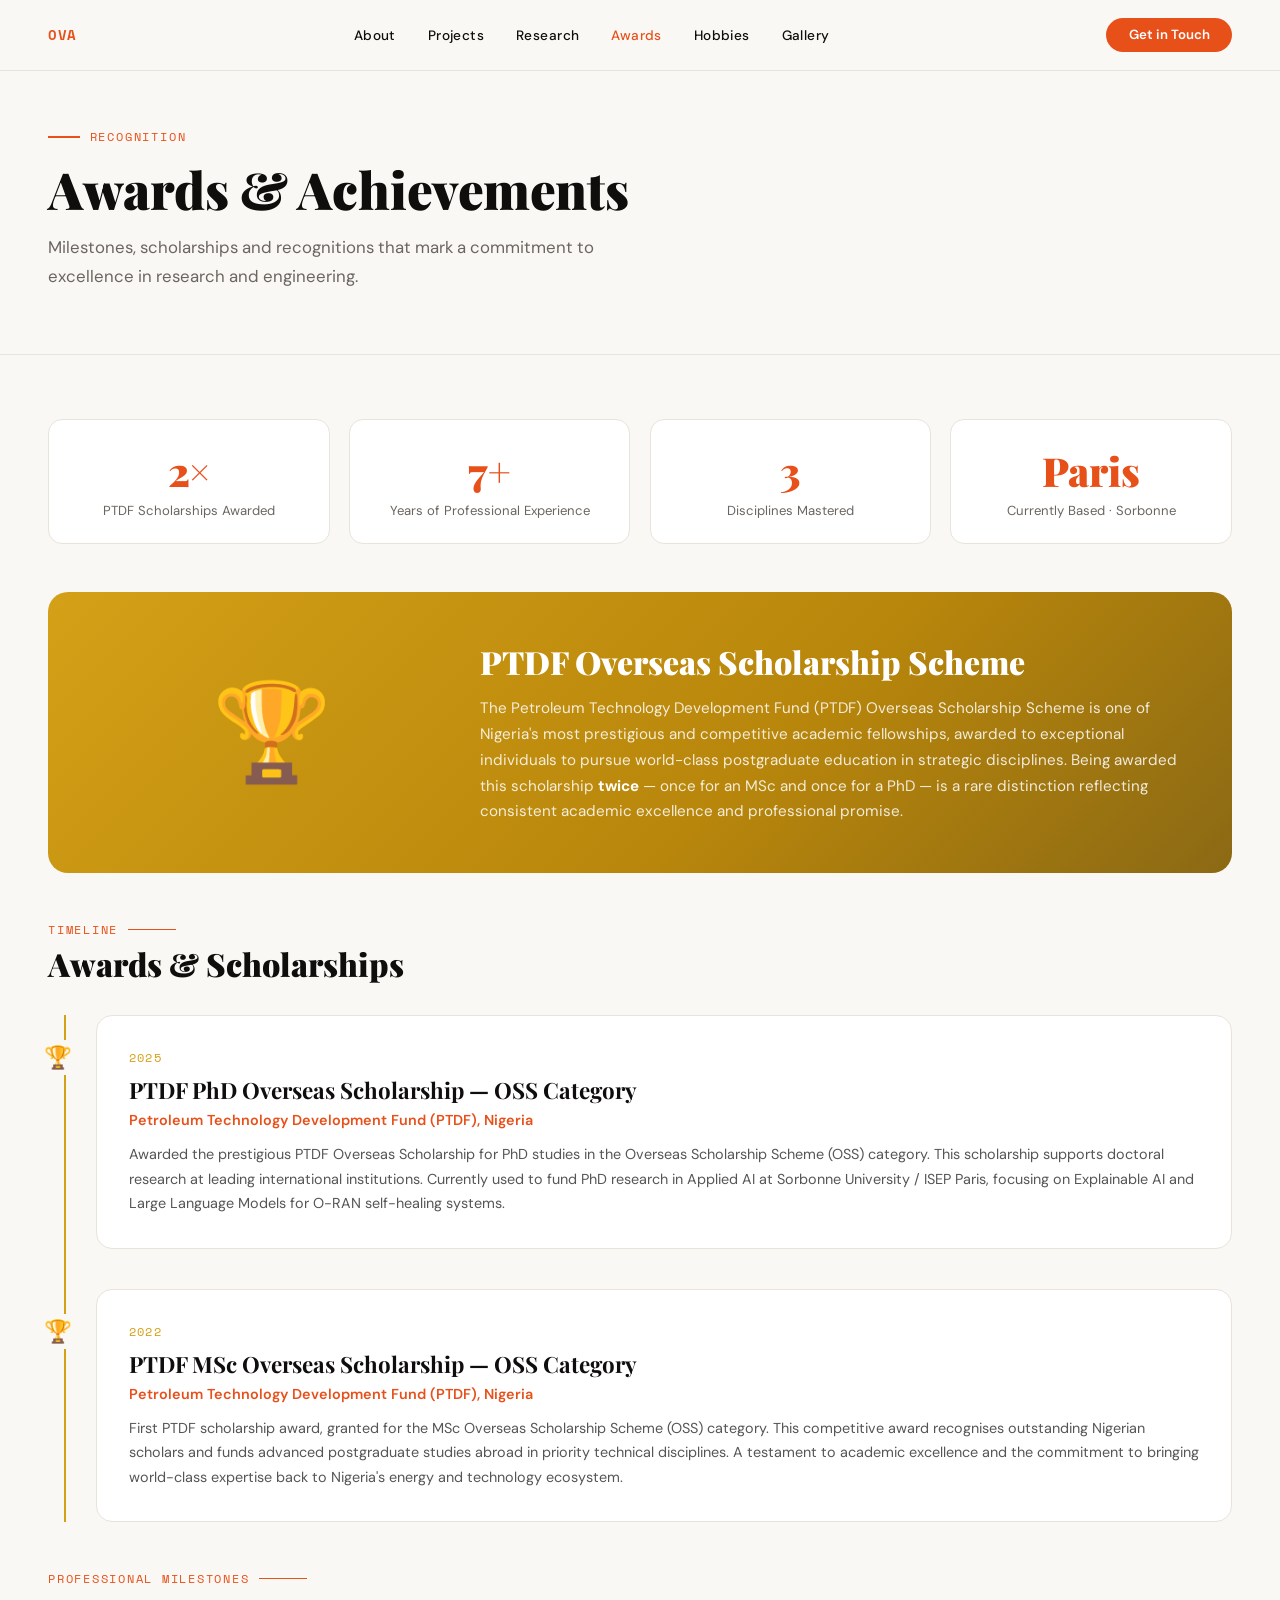
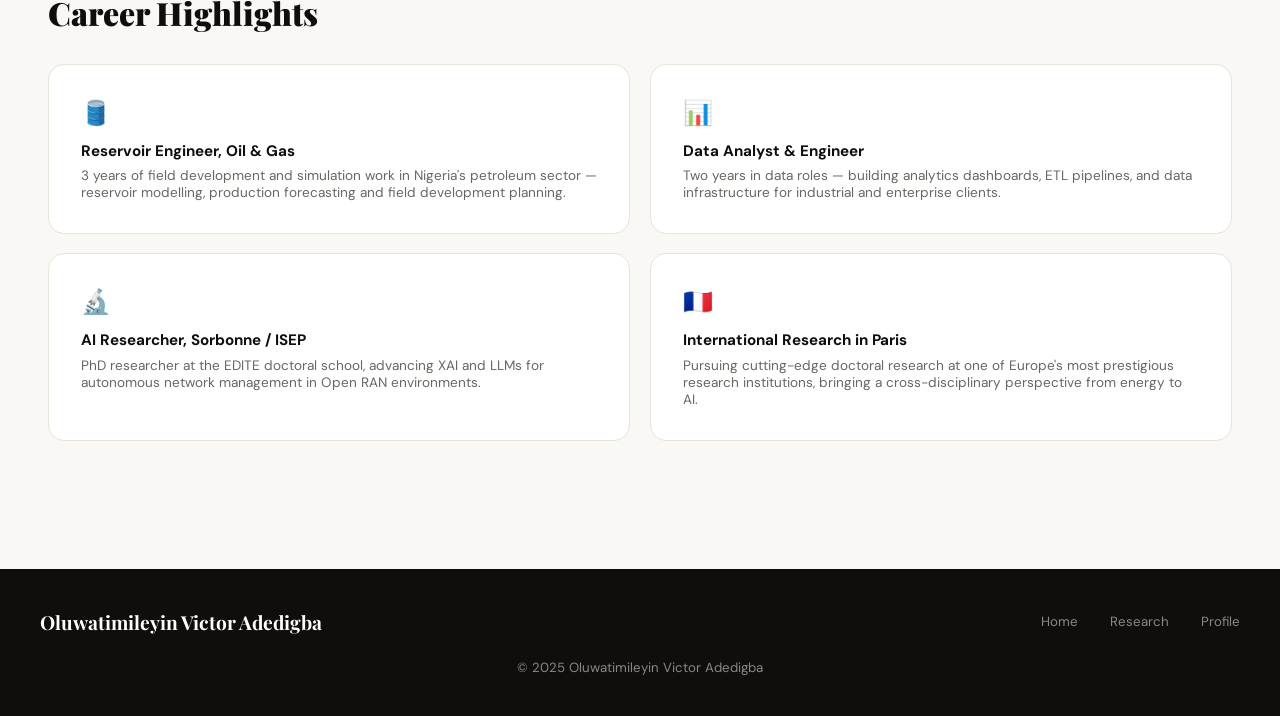
==== awards.html @ 76436d1d "Add files via upload" ====
<!DOCTYPE html>
<html lang="en">
<head>
  <meta charset="UTF-8">
  <meta name="viewport" content="width=device-width, initial-scale=1.0">
  <title>Awards — Oluwatimileyin Victor Adedigba</title>
  <link rel="preconnect" href="https://fonts.googleapis.com">
  <link href="https://fonts.googleapis.com/css2?family=Playfair+Display:wght@700;900&family=DM+Sans:wght@300;400;500;600&family=Space+Mono:wght@400;700&display=swap" rel="stylesheet">
  <link rel="stylesheet" href="shared.css">
  <style>
    .award-hero {
      background: linear-gradient(135deg, #d4a017 0%, #b8860b 60%, #8b6914 100%);
      border-radius: 20px; padding: 3rem; color: #fff; margin-bottom: 3rem;
      display: grid; grid-template-columns: 1fr 2fr; gap: 2rem; align-items: center;
    }
    .award-hero-icon { font-size: 6rem; text-align: center; }
    .award-hero-title { font-family: 'Playfair Display', serif; font-size: 2rem; font-weight: 900; margin-bottom: 0.8rem; }
    .award-hero-desc { font-size: 0.95rem; color: rgba(255,255,255,0.85); line-height: 1.7; }
    .awards-timeline { position: relative; padding-left: 3rem; }
    .awards-timeline::before { content: ''; position: absolute; left: 1rem; top: 0; bottom: 0; width: 2px; background: var(--gold); }
    .award-item {
      position: relative; margin-bottom: 2.5rem;
      background: var(--card-bg); border: 1px solid var(--border);
      border-radius: 16px; padding: 2rem;
    }
    .award-item::before {
      content: '🏆'; position: absolute; left: -3.5rem;
      top: 1.5rem; font-size: 1.4rem;
      background: var(--cream); padding: 0.2rem;
    }
    .award-year {
      font-family: 'Space Mono', monospace; font-size: 0.78rem;
      letter-spacing: 0.1em; color: var(--gold); margin-bottom: 0.5rem;
    }
    .award-name {
      font-family: 'Playfair Display', serif; font-size: 1.4rem;
      font-weight: 700; margin-bottom: 0.4rem;
    }
    .award-org { font-size: 0.9rem; color: var(--accent); font-weight: 600; margin-bottom: 0.8rem; }
    .award-desc { font-size: 0.9rem; color: #555; line-height: 1.7; }
    .achievement-grid {
      display: grid; grid-template-columns: repeat(4, 1fr); gap: 1.2rem;
      margin-bottom: 3rem;
    }
    .ach-card {
      background: var(--card-bg); border: 1px solid var(--border);
      border-radius: 14px; padding: 1.5rem; text-align: center;
    }
    .ach-num { font-family: 'Playfair Display', serif; font-size: 2.5rem; font-weight: 900; color: var(--accent); }
    .ach-label { font-size: 0.82rem; color: var(--mid); margin-top: 0.3rem; }
    @media (max-width: 700px) {
      .award-hero { grid-template-columns: 1fr; }
      .achievement-grid { grid-template-columns: 1fr 1fr; }
      .awards-timeline { padding-left: 2rem; }
      .award-item::before { left: -2.5rem; font-size: 1rem; }
    }
  </style>
</head>
<body>
<nav>
  <a href="index.html" class="nav-logo">OVA</a>
  <ul class="nav-links">
    <li><a href="profile.html">About</a></li>
    <li><a href="projects.html">Projects</a></li>
    <li><a href="research.html">Research</a></li>
    <li><a href="awards.html" class="active">Awards</a></li>
    <li><a href="hobbies.html">Hobbies</a></li>
    <li><a href="photos.html">Gallery</a></li>
  </ul>
  <a href="mailto:victor.adedigba@example.com" class="nav-cta">Get in Touch</a>
</nav>

<div class="page-hero">
  <div class="page-eyebrow">Recognition</div>
  <h1 class="page-title">Awards &amp; Achievements</h1>
  <p class="page-subtitle">Milestones, scholarships and recognitions that mark a commitment to excellence in research and engineering.</p>
</div>

<div class="content">

  <div class="achievement-grid">
    <div class="ach-card">
      <div class="ach-num">2×</div>
      <div class="ach-label">PTDF Scholarships Awarded</div>
    </div>
    <div class="ach-card">
      <div class="ach-num">7+</div>
      <div class="ach-label">Years of Professional Experience</div>
    </div>
    <div class="ach-card">
      <div class="ach-num">3</div>
      <div class="ach-label">Disciplines Mastered</div>
    </div>
    <div class="ach-card">
      <div class="ach-num">Paris</div>
      <div class="ach-label">Currently Based · Sorbonne</div>
    </div>
  </div>

  <div class="award-hero">
    <div class="award-hero-icon">🏆</div>
    <div>
      <div class="award-hero-title">PTDF Overseas Scholarship Scheme</div>
      <div class="award-hero-desc">
        The Petroleum Technology Development Fund (PTDF) Overseas Scholarship Scheme is one of Nigeria's 
        most prestigious and competitive academic fellowships, awarded to exceptional individuals to pursue 
        world-class postgraduate education in strategic disciplines. Being awarded this scholarship 
        <strong style="color:#fff;">twice</strong> — once for an MSc and once for a PhD — is a rare distinction 
        reflecting consistent academic excellence and professional promise.
      </div>
    </div>
  </div>

  <div class="section-label">Timeline</div>
  <h2 class="section-title">Awards & Scholarships</h2>

  <div class="awards-timeline">

    <div class="award-item">
      <div class="award-year">2025</div>
      <div class="award-name">PTDF PhD Overseas Scholarship — OSS Category</div>
      <div class="award-org">Petroleum Technology Development Fund (PTDF), Nigeria</div>
      <div class="award-desc">
        Awarded the prestigious PTDF Overseas Scholarship for PhD studies in the Overseas Scholarship Scheme (OSS) 
        category. This scholarship supports doctoral research at leading international institutions. Currently used 
        to fund PhD research in Applied AI at Sorbonne University / ISEP Paris, focusing on Explainable AI and 
        Large Language Models for O-RAN self-healing systems.
      </div>
    </div>

    <div class="award-item">
      <div class="award-year">2022</div>
      <div class="award-name">PTDF MSc Overseas Scholarship — OSS Category</div>
      <div class="award-org">Petroleum Technology Development Fund (PTDF), Nigeria</div>
      <div class="award-desc">
        First PTDF scholarship award, granted for the MSc Overseas Scholarship Scheme (OSS) category. 
        This competitive award recognises outstanding Nigerian scholars and funds advanced postgraduate 
        studies abroad in priority technical disciplines. A testament to academic excellence and the 
        commitment to bringing world-class expertise back to Nigeria's energy and technology ecosystem.
      </div>
    </div>

  </div>

  <div style="margin-top:3rem;">
    <div class="section-label">Professional Milestones</div>
    <h2 class="section-title">Career Highlights</h2>
    <div style="display:grid;grid-template-columns:1fr 1fr;gap:1.2rem;">
      <div class="card">
        <div style="font-size:1.5rem;margin-bottom:0.8rem;">🛢️</div>
        <div style="font-weight:700;font-size:0.95rem;margin-bottom:0.4rem;">Reservoir Engineer, Oil & Gas</div>
        <div style="font-size:0.85rem;color:var(--mid);">3 years of field development and simulation work in Nigeria's petroleum sector — reservoir modelling, production forecasting and field development planning.</div>
      </div>
      <div class="card">
        <div style="font-size:1.5rem;margin-bottom:0.8rem;">📊</div>
        <div style="font-weight:700;font-size:0.95rem;margin-bottom:0.4rem;">Data Analyst & Engineer</div>
        <div style="font-size:0.85rem;color:var(--mid);">Two years in data roles — building analytics dashboards, ETL pipelines, and data infrastructure for industrial and enterprise clients.</div>
      </div>
      <div class="card">
        <div style="font-size:1.5rem;margin-bottom:0.8rem;">🔬</div>
        <div style="font-weight:700;font-size:0.95rem;margin-bottom:0.4rem;">AI Researcher, Sorbonne / ISEP</div>
        <div style="font-size:0.85rem;color:var(--mid);">PhD researcher at the EDITE doctoral school, advancing XAI and LLMs for autonomous network management in Open RAN environments.</div>
      </div>
      <div class="card">
        <div style="font-size:1.5rem;margin-bottom:0.8rem;">🇫🇷</div>
        <div style="font-weight:700;font-size:0.95rem;margin-bottom:0.4rem;">International Research in Paris</div>
        <div style="font-size:0.85rem;color:var(--mid);">Pursuing cutting-edge doctoral research at one of Europe's most prestigious research institutions, bringing a cross-disciplinary perspective from energy to AI.</div>
      </div>
    </div>
  </div>

</div>

<footer>
  <div class="footer-top">
    <span class="footer-name">Oluwatimileyin Victor Adedigba</span>
    <ul class="footer-links">
      <li><a href="index.html">Home</a></li>
      <li><a href="research.html">Research</a></li>
      <li><a href="profile.html">Profile</a></li>
    </ul>
  </div>
  <p>© 2025 Oluwatimileyin Victor Adedigba</p>
</footer>
</body>
</html>
---- shared.css ----
/* Shared styles for all sub-pages */
:root {
  --ink: #0f0e0d;
  --cream: #faf8f4;
  --accent: #e8501a;
  --gold: #d4a017;
  --teal: #0f766e;
  --mid: #6b6560;
  --card-bg: #ffffff;
  --border: #e8e3db;
}
*, *::before, *::after { box-sizing: border-box; margin: 0; padding: 0; }
html { scroll-behavior: smooth; }
body {
  font-family: 'DM Sans', sans-serif;
  background: var(--cream);
  color: var(--ink);
  overflow-x: hidden;
}

nav {
  position: fixed; top: 0; left: 0; right: 0;
  z-index: 100;
  display: flex; align-items: center; justify-content: space-between;
  padding: 1.1rem 3rem;
  background: rgba(250,248,244,0.92);
  backdrop-filter: blur(12px);
  border-bottom: 1px solid var(--border);
}
.nav-logo {
  font-family: 'Space Mono', monospace;
  font-size: 0.85rem; font-weight: 700;
  color: var(--accent); letter-spacing: 0.05em;
  text-decoration: none;
}
.nav-links { display: flex; gap: 2rem; list-style: none; }
.nav-links a {
  font-size: 0.85rem; font-weight: 500; color: var(--ink);
  text-decoration: none; letter-spacing: 0.03em; transition: color 0.2s;
}
.nav-links a:hover, .nav-links a.active { color: var(--accent); }
.nav-cta {
  background: var(--accent); color: #fff;
  padding: 0.55rem 1.4rem; border-radius: 2rem;
  font-size: 0.83rem; font-weight: 600; text-decoration: none;
  transition: background 0.2s;
}
.nav-cta:hover { background: #c43e10; }

.page-hero {
  padding: 8rem 3rem 4rem;
  max-width: 1300px; margin: 0 auto;
  border-bottom: 1px solid var(--border);
}
.page-eyebrow {
  font-family: 'Space Mono', monospace;
  font-size: 0.75rem; letter-spacing: 0.15em; text-transform: uppercase;
  color: var(--accent); margin-bottom: 1rem;
  display: flex; align-items: center; gap: 0.6rem;
}
.page-eyebrow::before { content: ''; display: block; width: 2rem; height: 2px; background: var(--accent); }
.page-title {
  font-family: 'Playfair Display', serif;
  font-size: clamp(2.2rem, 4vw, 3.5rem);
  font-weight: 900; line-height: 1.1; margin-bottom: 1rem;
}
.page-subtitle {
  font-size: 1.05rem; color: var(--mid); max-width: 600px; line-height: 1.7;
}

.content { max-width: 1300px; margin: 0 auto; padding: 4rem 3rem; }

.section-label {
  font-family: 'Space Mono', monospace;
  font-size: 0.73rem; letter-spacing: 0.15em; text-transform: uppercase;
  color: var(--accent); margin-bottom: 0.5rem;
  display: flex; align-items: center; gap: 0.6rem;
}
.section-label::after { content: ''; flex: 1; max-width: 3rem; height: 1px; background: var(--accent); }
.section-title {
  font-family: 'Playfair Display', serif;
  font-size: clamp(1.5rem, 2.5vw, 2rem); font-weight: 900;
  margin-bottom: 2rem; line-height: 1.15;
}

.card {
  background: var(--card-bg); border: 1px solid var(--border);
  border-radius: 16px; padding: 2rem;
  transition: transform 0.2s, box-shadow 0.2s;
}
.card:hover { transform: translateY(-3px); box-shadow: 0 12px 30px rgba(0,0,0,0.08); }

.tag {
  display: inline-block;
  background: rgba(232,80,26,0.1); color: var(--accent);
  border-radius: 2rem; padding: 0.25rem 0.8rem;
  font-size: 0.76rem; font-weight: 600;
}
.tag-blue { background: rgba(15,118,110,0.1); color: var(--teal); }
.tag-gold { background: rgba(212,160,23,0.15); color: #9a7200; }

footer {
  background: var(--ink); color: #888;
  text-align: center; padding: 2.5rem;
  font-size: 0.83rem; margin-top: 4rem;
}
footer a { color: var(--accent); text-decoration: none; }
.footer-top {
  display: flex; justify-content: space-between; align-items: center;
  max-width: 1200px; margin: 0 auto 1.5rem; flex-wrap: wrap; gap: 1rem;
}
.footer-name {
  font-family: 'Playfair Display', serif; font-size: 1.2rem;
  font-weight: 700; color: #fff;
}
.footer-links { display: flex; gap: 2rem; list-style: none; }
.footer-links a { color: #888; text-decoration: none; font-size: 0.83rem; }
.footer-links a:hover { color: var(--accent); }

@media (max-width: 900px) {
  nav { padding: 1rem 1.5rem; }
  .nav-links { display: none; }
  .page-hero { padding: 7rem 1.5rem 3rem; }
  .content { padding: 3rem 1.5rem; }
}
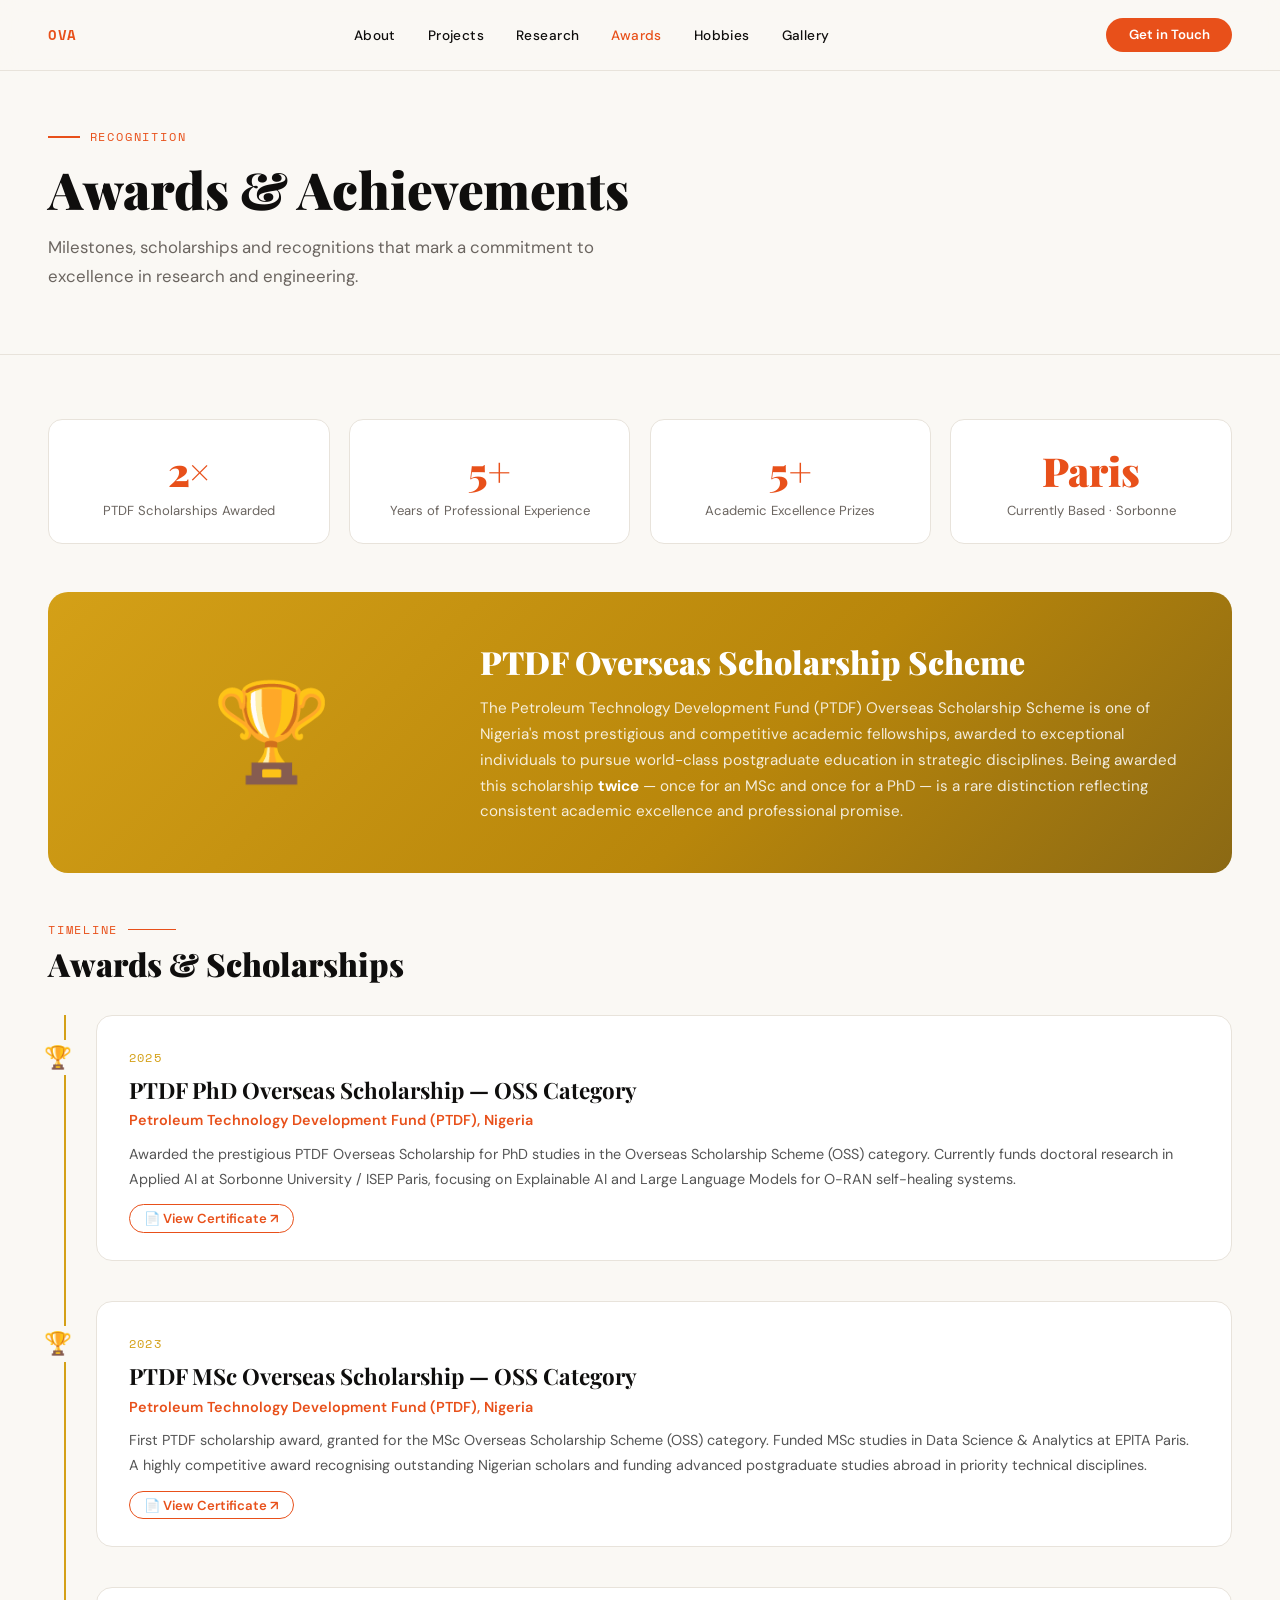
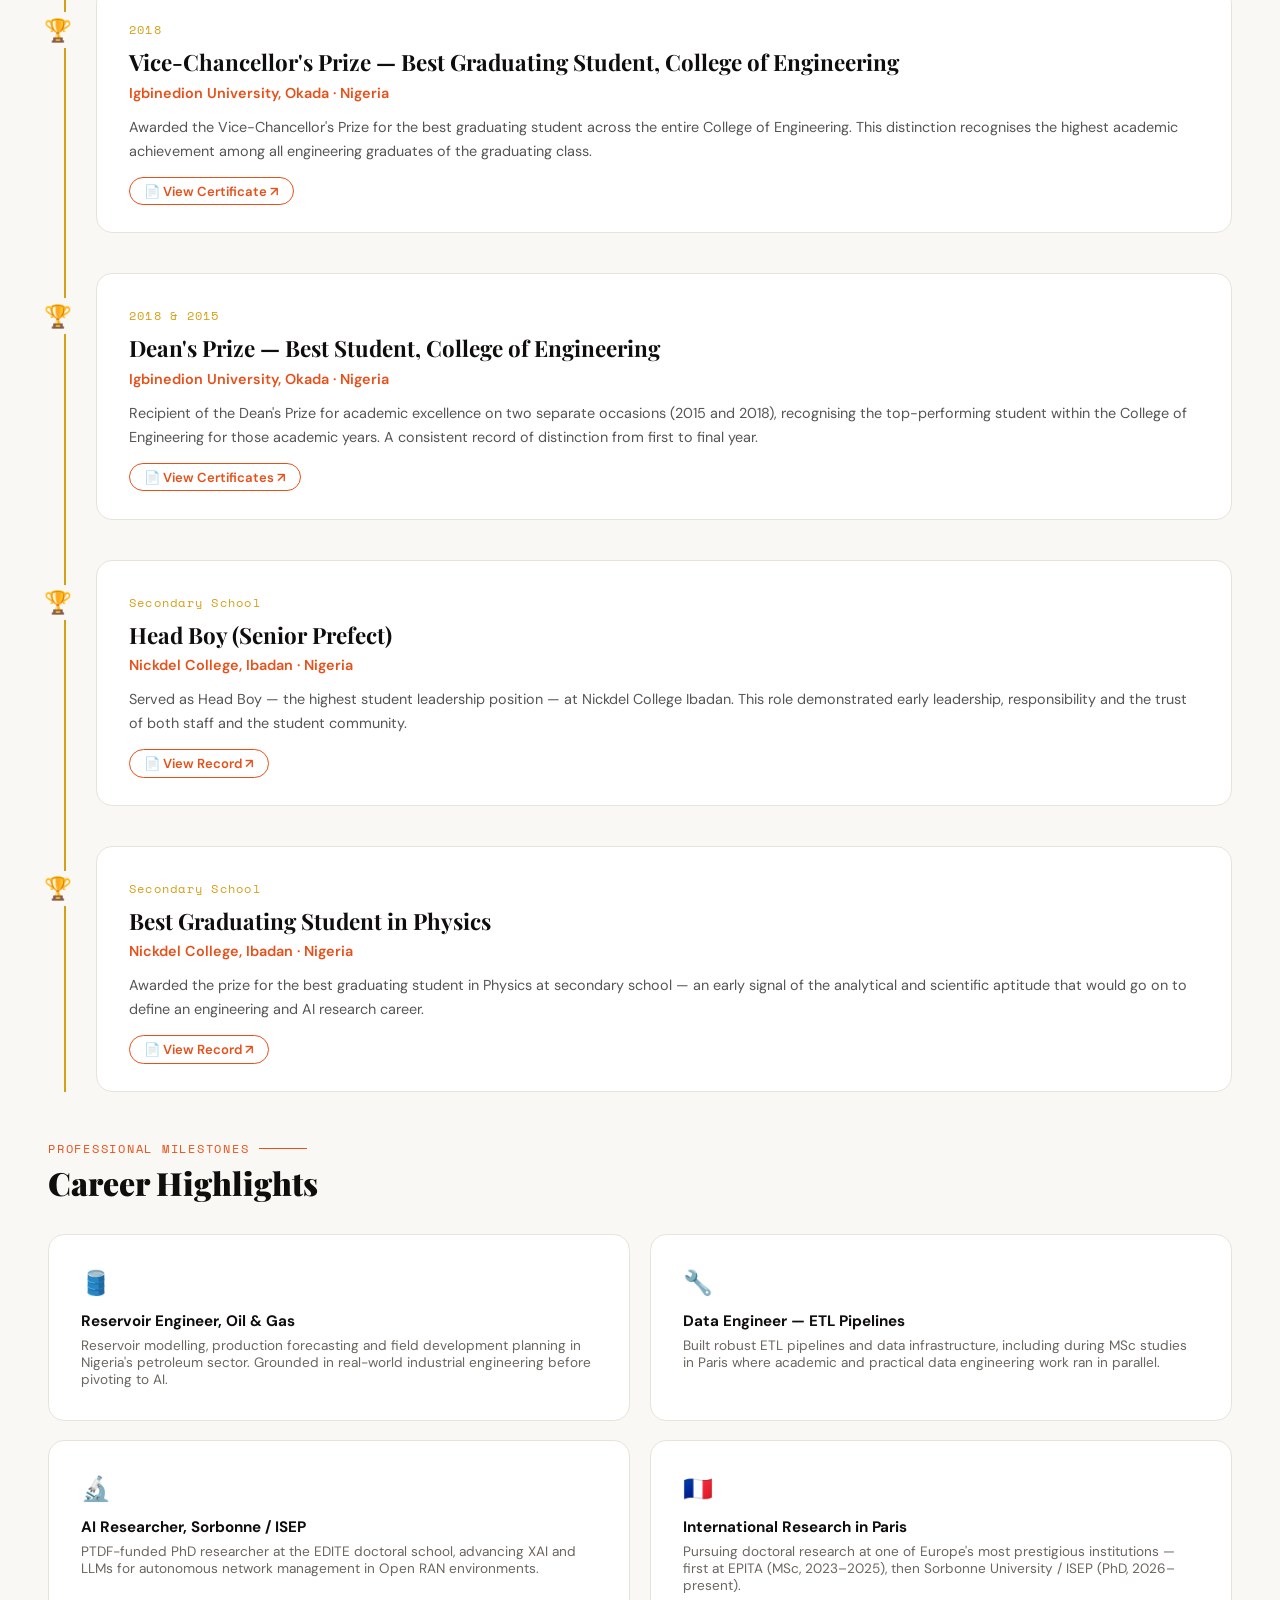
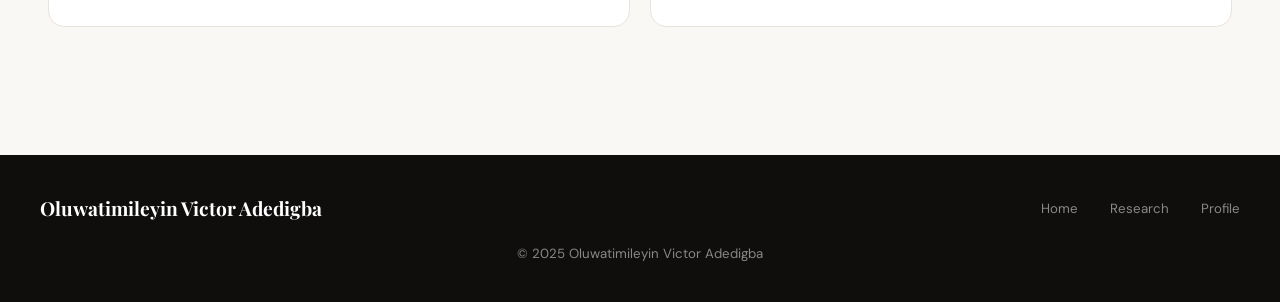
==== commit c3002462: "New version of website" ====
--- a/awards.html
+++ b/awards.html
@@ -67,7 +67,7 @@
     <li><a href="hobbies.html">Hobbies</a></li>
     <li><a href="photos.html">Gallery</a></li>
   </ul>
-  <a href="mailto:victor.adedigba@example.com" class="nav-cta">Get in Touch</a>
+  <a href="mailto:timelvic@live.co.uk" class="nav-cta">Get in Touch</a>
 </nav>
 
 <div class="page-hero">
@@ -84,12 +84,12 @@
       <div class="ach-label">PTDF Scholarships Awarded</div>
     </div>
     <div class="ach-card">
-      <div class="ach-num">7+</div>
+      <div class="ach-num">5+</div>
       <div class="ach-label">Years of Professional Experience</div>
     </div>
     <div class="ach-card">
-      <div class="ach-num">3</div>
-      <div class="ach-label">Disciplines Mastered</div>
+      <div class="ach-num">5+</div>
+      <div class="ach-label">Academic Excellence Prizes</div>
     </div>
     <div class="ach-card">
       <div class="ach-num">Paris</div>
@@ -122,21 +122,78 @@
       <div class="award-org">Petroleum Technology Development Fund (PTDF), Nigeria</div>
       <div class="award-desc">
         Awarded the prestigious PTDF Overseas Scholarship for PhD studies in the Overseas Scholarship Scheme (OSS) 
-        category. This scholarship supports doctoral research at leading international institutions. Currently used 
-        to fund PhD research in Applied AI at Sorbonne University / ISEP Paris, focusing on Explainable AI and 
-        Large Language Models for O-RAN self-healing systems.
-      </div>
-    </div>
-
-    <div class="award-item">
-      <div class="award-year">2022</div>
+        category. Currently funds doctoral research in Applied AI at Sorbonne University / ISEP Paris, focusing 
+        on Explainable AI and Large Language Models for O-RAN self-healing systems.
+      </div>
+      <div style="margin-top:1rem;">
+        <a href="#" style="font-size:0.82rem;color:var(--accent);text-decoration:none;font-weight:600;border:1px solid var(--accent);padding:0.3rem 0.9rem;border-radius:2rem;" title="Link to be updated">📄 View Certificate ↗</a>
+      </div>
+    </div>
+
+    <div class="award-item">
+      <div class="award-year">2023</div>
       <div class="award-name">PTDF MSc Overseas Scholarship — OSS Category</div>
       <div class="award-org">Petroleum Technology Development Fund (PTDF), Nigeria</div>
       <div class="award-desc">
         First PTDF scholarship award, granted for the MSc Overseas Scholarship Scheme (OSS) category. 
-        This competitive award recognises outstanding Nigerian scholars and funds advanced postgraduate 
-        studies abroad in priority technical disciplines. A testament to academic excellence and the 
-        commitment to bringing world-class expertise back to Nigeria's energy and technology ecosystem.
+        Funded MSc studies in Data Science &amp; Analytics at EPITA Paris. A highly competitive award recognising 
+        outstanding Nigerian scholars and funding advanced postgraduate studies abroad in priority technical disciplines.
+      </div>
+      <div style="margin-top:1rem;">
+        <a href="#" style="font-size:0.82rem;color:var(--accent);text-decoration:none;font-weight:600;border:1px solid var(--accent);padding:0.3rem 0.9rem;border-radius:2rem;" title="Link to be updated">📄 View Certificate ↗</a>
+      </div>
+    </div>
+
+    <div class="award-item">
+      <div class="award-year">2018</div>
+      <div class="award-name">Vice-Chancellor's Prize — Best Graduating Student, College of Engineering</div>
+      <div class="award-org">Igbinedion University, Okada · Nigeria</div>
+      <div class="award-desc">
+        Awarded the Vice-Chancellor's Prize for the best graduating student across the entire College of Engineering. 
+        This distinction recognises the highest academic achievement among all engineering graduates of the graduating class.
+      </div>
+      <div style="margin-top:1rem;">
+        <a href="#" style="font-size:0.82rem;color:var(--accent);text-decoration:none;font-weight:600;border:1px solid var(--accent);padding:0.3rem 0.9rem;border-radius:2rem;" title="Link to be updated">📄 View Certificate ↗</a>
+      </div>
+    </div>
+
+    <div class="award-item">
+      <div class="award-year">2018 &amp; 2015</div>
+      <div class="award-name">Dean's Prize — Best Student, College of Engineering</div>
+      <div class="award-org">Igbinedion University, Okada · Nigeria</div>
+      <div class="award-desc">
+        Recipient of the Dean's Prize for academic excellence on two separate occasions (2015 and 2018), 
+        recognising the top-performing student within the College of Engineering for those academic years. 
+        A consistent record of distinction from first to final year.
+      </div>
+      <div style="margin-top:1rem;">
+        <a href="#" style="font-size:0.82rem;color:var(--accent);text-decoration:none;font-weight:600;border:1px solid var(--accent);padding:0.3rem 0.9rem;border-radius:2rem;" title="Link to be updated">📄 View Certificates ↗</a>
+      </div>
+    </div>
+
+    <div class="award-item">
+      <div class="award-year">Secondary School</div>
+      <div class="award-name">Head Boy (Senior Prefect)</div>
+      <div class="award-org">Nickdel College, Ibadan · Nigeria</div>
+      <div class="award-desc">
+        Served as Head Boy — the highest student leadership position — at Nickdel College Ibadan. 
+        This role demonstrated early leadership, responsibility and the trust of both staff and the student community.
+      </div>
+      <div style="margin-top:1rem;">
+        <a href="#" style="font-size:0.82rem;color:var(--accent);text-decoration:none;font-weight:600;border:1px solid var(--accent);padding:0.3rem 0.9rem;border-radius:2rem;" title="Link to be updated">📄 View Record ↗</a>
+      </div>
+    </div>
+
+    <div class="award-item">
+      <div class="award-year">Secondary School</div>
+      <div class="award-name">Best Graduating Student in Physics</div>
+      <div class="award-org">Nickdel College, Ibadan · Nigeria</div>
+      <div class="award-desc">
+        Awarded the prize for the best graduating student in Physics at secondary school — an early signal 
+        of the analytical and scientific aptitude that would go on to define an engineering and AI research career.
+      </div>
+      <div style="margin-top:1rem;">
+        <a href="#" style="font-size:0.82rem;color:var(--accent);text-decoration:none;font-weight:600;border:1px solid var(--accent);padding:0.3rem 0.9rem;border-radius:2rem;" title="Link to be updated">📄 View Record ↗</a>
       </div>
     </div>
 
@@ -148,23 +205,23 @@
     <div style="display:grid;grid-template-columns:1fr 1fr;gap:1.2rem;">
       <div class="card">
         <div style="font-size:1.5rem;margin-bottom:0.8rem;">🛢️</div>
-        <div style="font-weight:700;font-size:0.95rem;margin-bottom:0.4rem;">Reservoir Engineer, Oil & Gas</div>
-        <div style="font-size:0.85rem;color:var(--mid);">3 years of field development and simulation work in Nigeria's petroleum sector — reservoir modelling, production forecasting and field development planning.</div>
-      </div>
-      <div class="card">
-        <div style="font-size:1.5rem;margin-bottom:0.8rem;">📊</div>
-        <div style="font-weight:700;font-size:0.95rem;margin-bottom:0.4rem;">Data Analyst & Engineer</div>
-        <div style="font-size:0.85rem;color:var(--mid);">Two years in data roles — building analytics dashboards, ETL pipelines, and data infrastructure for industrial and enterprise clients.</div>
+        <div style="font-weight:700;font-size:0.95rem;margin-bottom:0.4rem;">Reservoir Engineer, Oil &amp; Gas</div>
+        <div style="font-size:0.85rem;color:var(--mid);">Reservoir modelling, production forecasting and field development planning in Nigeria's petroleum sector. Grounded in real-world industrial engineering before pivoting to AI.</div>
+      </div>
+      <div class="card">
+        <div style="font-size:1.5rem;margin-bottom:0.8rem;">🔧</div>
+        <div style="font-weight:700;font-size:0.95rem;margin-bottom:0.4rem;">Data Engineer — ETL Pipelines</div>
+        <div style="font-size:0.85rem;color:var(--mid);">Built robust ETL pipelines and data infrastructure, including during MSc studies in Paris where academic and practical data engineering work ran in parallel.</div>
       </div>
       <div class="card">
         <div style="font-size:1.5rem;margin-bottom:0.8rem;">🔬</div>
         <div style="font-weight:700;font-size:0.95rem;margin-bottom:0.4rem;">AI Researcher, Sorbonne / ISEP</div>
-        <div style="font-size:0.85rem;color:var(--mid);">PhD researcher at the EDITE doctoral school, advancing XAI and LLMs for autonomous network management in Open RAN environments.</div>
+        <div style="font-size:0.85rem;color:var(--mid);">PTDF-funded PhD researcher at the EDITE doctoral school, advancing XAI and LLMs for autonomous network management in Open RAN environments.</div>
       </div>
       <div class="card">
         <div style="font-size:1.5rem;margin-bottom:0.8rem;">🇫🇷</div>
         <div style="font-weight:700;font-size:0.95rem;margin-bottom:0.4rem;">International Research in Paris</div>
-        <div style="font-size:0.85rem;color:var(--mid);">Pursuing cutting-edge doctoral research at one of Europe's most prestigious research institutions, bringing a cross-disciplinary perspective from energy to AI.</div>
+        <div style="font-size:0.85rem;color:var(--mid);">Pursuing doctoral research at one of Europe's most prestigious institutions — first at EPITA (MSc, 2023–2025), then Sorbonne University / ISEP (PhD, 2026–present).</div>
       </div>
     </div>
   </div>
